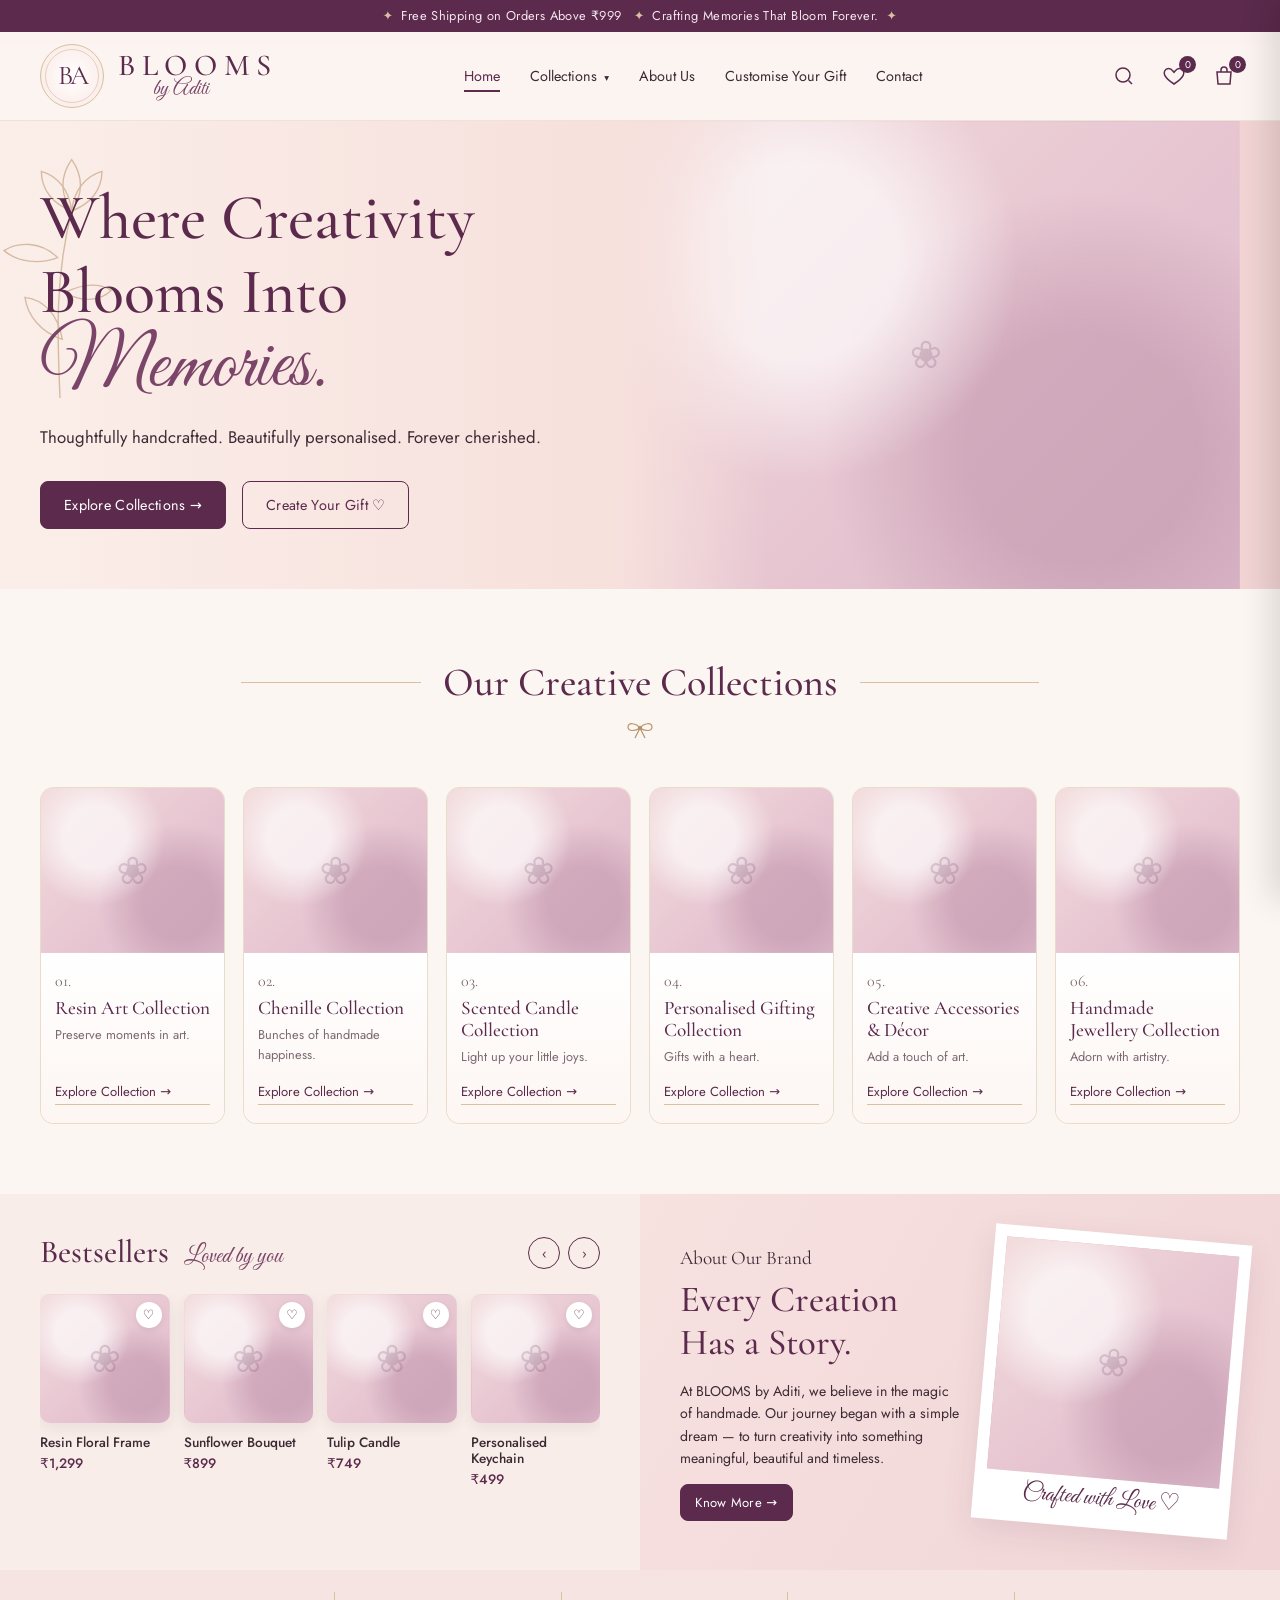
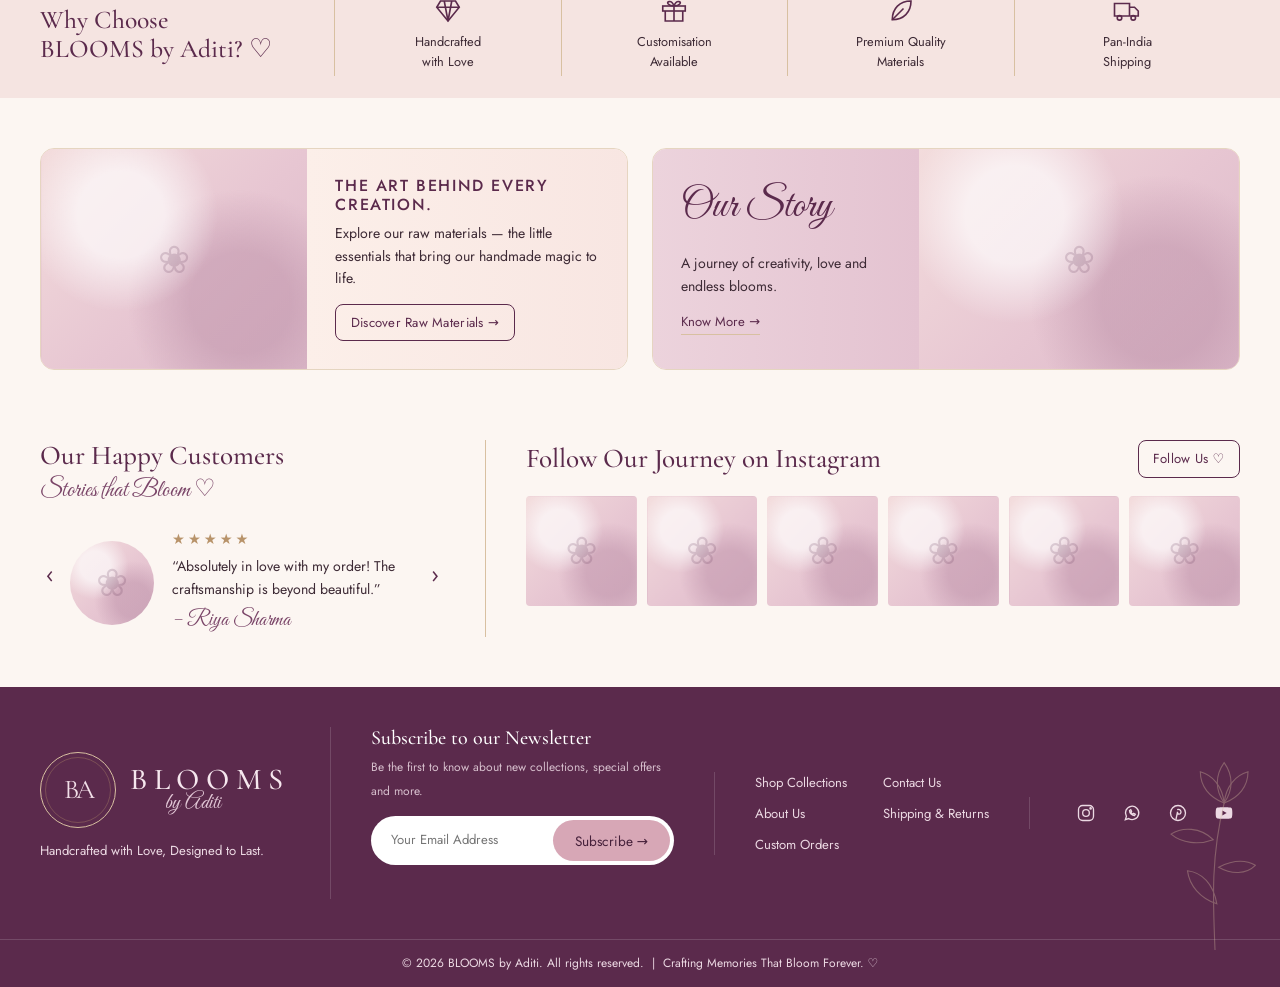
==== index.html @ 538638f1 "BLOOMS by Aditi website: home, collections, product, about and contact pages" ====
<!DOCTYPE html>
<html lang="en">
<head>
  <meta charset="UTF-8">
  <meta name="viewport" content="width=device-width, initial-scale=1.0">
  <title>BLOOMS by Aditi — Handcrafted Resin Art, Candles &amp; Personalised Gifts</title>
  <meta name="description" content="Thoughtfully handcrafted. Beautifully personalised. Forever cherished. Resin art, chenille bouquets, scented candles, personalised gifts and handmade jewellery.">
  <link rel="preconnect" href="https://fonts.googleapis.com">
  <link rel="preconnect" href="https://fonts.gstatic.com" crossorigin>
  <link href="https://fonts.googleapis.com/css2?family=Cormorant+Garamond:wght@400;500;600&family=Great+Vibes&family=Jost:wght@300;400;500;600&display=swap" rel="stylesheet">
  <link rel="stylesheet" href="css/style.css">
</head>
<body data-page="home">
  <div id="site-header"></div>

  <main>
    <!-- HERO -->
    <section class="hero">
      <div class="hero-floral">
        <svg viewBox="0 0 120 220" fill="none" stroke="currentColor" stroke-width="1.2" stroke-linecap="round"><path d="M60 220C58 170 55 120 70 60"/><path d="M62 170c-18-6-30-20-32-36 16 2 28 14 32 36zM64 130c16-8 30-8 40-2-10 10-26 10-40 2z"/><path d="M70 60c-10-14-10-30 0-44 10 14 10 30 0 44z"/><path d="M70 60c-16-6-26-18-26-34 14 4 24 16 26 34zM70 60c16-6 26-18 26-34-14 4-24 16-26 34z"/><path d="M58 100c-14-14-34-14-46-6 12 10 30 12 46 6z"/></svg>
      </div>
      <div class="container hero-inner">
        <div class="hero-copy">
          <h1>Where Creativity<br>Blooms Into <span class="script">Memories.</span></h1>
          <p class="lead">Thoughtfully handcrafted. Beautifully personalised. Forever cherished.</p>
          <div class="hero-actions">
            <a href="collections.html" class="btn btn-primary">Explore Collections →</a>
            <a href="contact.html#custom" class="btn btn-outline">Create Your Gift ♡</a>
          </div>
        </div>
        <div class="hero-visual">
          <div class="ph" data-img="hero.jpg" role="img" aria-label="Resin art plate, bubble candle and scented candle on blush silk"></div>
        </div>
      </div>
    </section>

    <!-- COLLECTIONS -->
    <section class="section">
      <div class="container">
        <div class="section-title">
          <h2>Our Creative Collections</h2>
          <span class="bow"><svg width="30" height="18" viewBox="0 0 30 18" fill="none" stroke="currentColor" stroke-width="1.2"><path d="M15 7C11 2 3 1 3 6s8 4 12 1zm0 0c4-5 12-6 12-1s-8 4-12 1z"/><path d="M15 7l-5 10M15 7l5 10"/><circle cx="15" cy="7" r="1.6" fill="currentColor"/></svg></span>
        </div>
        <div class="collections-grid" id="homeCollections"></div>
      </div>
    </section>

    <!-- BESTSELLERS + ABOUT -->
    <section class="split-band">
      <div class="bestsellers">
        <div class="bestsellers-head">
          <h2>Bestsellers <span class="script">Loved by you</span></h2>
          <div class="slider-nav">
            <button class="round-btn" id="bsPrev" aria-label="Previous">‹</button>
            <button class="round-btn" id="bsNext" aria-label="Next">›</button>
          </div>
        </div>
        <div class="product-track" id="bestTrack"></div>
      </div>

      <div class="about-teaser">
        <div>
          <span class="eyebrow">About Our Brand</span>
          <h2>Every Creation<br>Has a Story.</h2>
          <p>At BLOOMS by Aditi, we believe in the magic of handmade. Our journey began with a simple dream — to turn creativity into something meaningful, beautiful and timeless.</p>
          <a href="about.html" class="btn btn-primary btn-sm">Know More →</a>
        </div>
        <figure class="polaroid">
          <div class="ph" data-img="about-hands.jpg" role="img" aria-label="Hands placing pressed flowers into resin"></div>
          <figcaption>Crafted with Love ♡</figcaption>
        </figure>
      </div>
    </section>

    <!-- WHY CHOOSE -->
    <section class="why">
      <div class="container why-inner" id="whyInner"></div>
    </section>

    <!-- RAW MATERIALS / STORY BANNERS -->
    <section class="section-sm">
      <div class="container banners">
        <a href="collections.html" class="banner reveal">
          <div class="ph" data-img="raw-materials.jpg"></div>
          <div class="copy">
            <h3>The Art Behind Every Creation.</h3>
            <p style="font-size:.88rem">Explore our raw materials — the little essentials that bring our handmade magic to life.</p>
            <span class="btn btn-outline btn-sm" style="align-self:flex-start">Discover Raw Materials →</span>
          </div>
        </a>
        <a href="about.html" class="banner story reveal">
          <div class="copy">
            <h3>Our Story</h3>
            <p style="font-size:.88rem">A journey of creativity, love and endless blooms.</p>
            <span class="arrow-link" style="align-self:flex-start">Know More →</span>
          </div>
          <div class="ph" data-img="story.jpg"></div>
        </a>
      </div>
    </section>

    <!-- TESTIMONIALS + INSTAGRAM -->
    <section class="section-sm" style="padding-top:20px">
      <div class="container social-band">
        <div>
          <h2>Our Happy Customers</h2>
          <span class="script">Stories that Bloom ♡</span>
          <div class="t-slider">
            <button class="t-arrow" id="tPrev" aria-label="Previous review">‹</button>
            <div id="tSlides" style="flex:1"></div>
            <button class="t-arrow" id="tNext" aria-label="Next review">›</button>
          </div>
        </div>
        <div>
          <div class="insta-head">
            <h2>Follow Our Journey on Instagram</h2>
            <a href="#" class="btn btn-outline btn-sm">Follow Us ♡</a>
          </div>
          <div class="insta-grid" id="instaGrid"></div>
        </div>
      </div>
    </section>
  </main>

  <div id="site-footer"></div>

  <script src="js/main.js"></script>
  <script>
    window.pageInit = () => {
      // Collections
      document.getElementById("homeCollections").innerHTML =
        COLLECTIONS.map((c, i) => collectionCard(c, i)).join("");

      // Bestsellers slider
      const track = document.getElementById("bestTrack");
      track.innerHTML = PRODUCTS.filter((p) => p.best).map((p) => productCard(p)).join("");
      const step = () => track.querySelector(".product-card").offsetWidth + 14;
      document.getElementById("bsNext").onclick = () => {
        const atEnd = track.scrollLeft + track.clientWidth >= track.scrollWidth - 5;
        track.scrollTo({ left: atEnd ? 0 : track.scrollLeft + step() });
      };
      document.getElementById("bsPrev").onclick = () => track.scrollBy({ left: -step() });

      // Why choose
      const why = [
        [ICON.diamond, "Handcrafted<br>with Love"],
        [ICON.gift, "Customisation<br>Available"],
        [ICON.leaf, "Premium Quality<br>Materials"],
        [ICON.truck, "Pan-India<br>Shipping"],
      ];
      document.getElementById("whyInner").innerHTML =
        `<h2>Why Choose<br>BLOOMS by Aditi? ♡</h2>` +
        why.map(([i, t]) => `<div class="why-item">${i}${t}</div>`).join("");

      // Testimonials
      const reviews = [
        ["Absolutely in love with my order! The craftsmanship is beyond beautiful.", "Riya Sharma", "avatar-1.jpg"],
        ["The custom gift I ordered for my sister's birthday was perfect. Such attention to detail.", "Ananya P.", "avatar-2.jpg"],
        ["The candle collection is divine! The fragrance, the packaging — everything is just perfect.", "Mehak T.", "avatar-3.jpg"],
      ];
      const slides = document.getElementById("tSlides");
      slides.innerHTML = reviews.map(([q, n, img], i) => `
        <div class="t-slide testimonial ${i === 0 ? "active" : ""}">
          <div class="ph avatar" data-img="${img}"></div>
          <div><div class="stars">★★★★★</div><blockquote>“${q}”</blockquote><cite>– ${n}</cite></div>
        </div>`).join("");
      let ti = 0;
      const show = (n) => {
        const all = slides.querySelectorAll(".t-slide");
        ti = (n + all.length) % all.length;
        all.forEach((s, i) => s.classList.toggle("active", i === ti));
      };
      document.getElementById("tNext").onclick = () => show(ti + 1);
      document.getElementById("tPrev").onclick = () => show(ti - 1);
      setInterval(() => show(ti + 1), 6000);

      // Instagram
      document.getElementById("instaGrid").innerHTML =
        [1, 2, 3, 4, 5, 6].map((n) => `<a href="#" aria-label="Instagram post ${n}"><div class="ph" data-img="insta-${n}.jpg"></div></a>`).join("");
    };
  </script>
</body>
</html>
---- css/style.css ----
/* =========================================================
   BLOOMS by Aditi — Global Styles
   ========================================================= */
:root {
  --plum: #5b2a4c;
  --plum-dark: #45203a;
  --plum-soft: #7a4568;
  --mauve: #b88aa3;
  --blush: #f5e4e1;
  --blush-2: #efd6d4;
  --cream: #fcf6f2;
  --cream-2: #f8ede8;
  --gold: #b8936a;
  --gold-soft: #d8c0a1;
  --text: #3d2a35;
  --muted: #7c6872;
  --white: #fff;
  --radius: 14px;
  --shadow: 0 10px 30px rgba(91, 42, 76, 0.10);
  --shadow-sm: 0 4px 14px rgba(91, 42, 76, 0.08);
  --serif: "Cormorant Garamond", "Playfair Display", Georgia, serif;
  --script: "Great Vibes", "Allura", cursive;
  --sans: "Jost", "Poppins", system-ui, sans-serif;
  --container: 1200px;
}

*, *::before, *::after { box-sizing: border-box; }
html { scroll-behavior: smooth; }
body {
  margin: 0;
  font-family: var(--sans);
  color: var(--text);
  background: var(--cream);
  line-height: 1.6;
  font-size: 15px;
  -webkit-font-smoothing: antialiased;
  overflow-x: hidden;
}
img { max-width: 100%; display: block; }
a { color: inherit; text-decoration: none; }
button { font-family: inherit; cursor: pointer; }
h1, h2, h3, h4 { font-family: var(--serif); font-weight: 500; color: var(--plum); margin: 0 0 .5em; line-height: 1.15; }
p { margin: 0 0 1em; }
.container { width: min(var(--container), 100% - 40px); margin-inline: auto; }
.script { font-family: var(--script); font-weight: 400; color: var(--plum-soft); }
.sr-only { position: absolute; width: 1px; height: 1px; overflow: hidden; clip: rect(0 0 0 0); }

/* ---------- Image placeholders (photo with soft fallback) ---------- */
.ph {
  position: relative;
  background-color: var(--blush-2);
  background-image:
    radial-gradient(circle at 30% 30%, rgba(255,255,255,.65) 0 18%, transparent 40%),
    radial-gradient(circle at 75% 70%, rgba(184,138,163,.45) 0 20%, transparent 45%),
    linear-gradient(135deg, #f3dcdc, #e7c6d2 55%, #dcb9c9);
  background-size: cover;
  background-position: center;
  overflow: hidden;
}
.ph[data-img] { background-size: cover; }
.ph::after { /* subtle flower mark when no image loaded */
  content: "❀";
  position: absolute; inset: 0;
  display: grid; place-items: center;
  font-size: 2.4rem; color: rgba(91,42,76,.18);
  pointer-events: none;
}
.ph.loaded::after { display: none; }

/* ---------- Buttons ---------- */
.btn {
  display: inline-flex; align-items: center; gap: .55em;
  padding: .8em 1.6em;
  border-radius: 8px;
  font-size: .9rem; letter-spacing: .02em;
  border: 1px solid var(--plum);
  transition: all .25s ease;
}
.btn-primary { background: var(--plum); color: var(--white); }
.btn-primary:hover { background: var(--plum-dark); transform: translateY(-2px); box-shadow: var(--shadow); }
.btn-outline { background: transparent; color: var(--plum); }
.btn-outline:hover { background: var(--plum); color: var(--white); }
.btn-sm { padding: .55em 1.1em; font-size: .82rem; }
.btn-block { width: 100%; justify-content: center; }
.arrow-link { font-size: .82rem; color: var(--plum); border-bottom: 1px solid var(--gold-soft); padding-bottom: 2px; display: inline-flex; gap: .4em; align-items: center; transition: gap .2s; }
.arrow-link:hover { gap: .75em; }

/* ---------- Announcement bar ---------- */
.announce {
  background: var(--plum);
  color: #f5e6ee;
  font-size: .8rem;
  text-align: center;
  padding: .45em 1em;
  letter-spacing: .03em;
}
.announce span.spark { color: var(--gold-soft); margin: 0 .6em; }

/* ---------- Header ---------- */
.site-header {
  position: sticky; top: 0; z-index: 50;
  background: rgba(252, 243, 240, .92);
  backdrop-filter: blur(8px);
  border-bottom: 1px solid rgba(184,147,106,.18);
}
.header-inner { display: flex; align-items: center; justify-content: space-between; gap: 24px; padding: 12px 0; }
.logo { display: flex; align-items: center; gap: 14px; }
.logo-mark {
  width: 64px; height: 64px; border-radius: 50%;
  border: 1.5px solid var(--gold-soft);
  display: grid; place-items: center;
  font-family: var(--serif); font-size: 1.7rem; color: var(--plum);
  letter-spacing: -.12em; position: relative;
  background: radial-gradient(circle, #fff 0, #fbeeea 70%);
}
.logo-mark::before {
  content: ""; position: absolute; inset: 4px; border-radius: 50%;
  border: 1px solid rgba(184,147,106,.35);
}
.logo-text { display: flex; flex-direction: column; line-height: 1; }
.logo-text strong { font-family: var(--serif); font-weight: 500; font-size: 1.9rem; letter-spacing: .22em; color: var(--plum); }
.logo-text em { font-family: var(--script); font-style: normal; font-size: 1.35rem; color: var(--plum-soft); margin-left: 2.2rem; margin-top: -2px; }

.main-nav ul { list-style: none; display: flex; gap: 30px; margin: 0; padding: 0; }
.main-nav a { font-size: .9rem; position: relative; padding: 6px 0; color: var(--text); }
.main-nav a::after { content: ""; position: absolute; left: 0; bottom: 0; height: 1.5px; width: 0; background: var(--plum); transition: width .25s; }
.main-nav a:hover::after, .main-nav a.active::after { width: 100%; }
.main-nav a.active { color: var(--plum); }
.has-dropdown { position: relative; }
.has-dropdown > a::before { content: ""; }
.dropdown {
  position: absolute; top: 100%; left: -16px; min-width: 230px;
  background: var(--white); border-radius: 10px; box-shadow: var(--shadow);
  padding: 10px 0; opacity: 0; visibility: hidden; transform: translateY(8px);
  transition: all .2s; list-style: none; display: block !important;
}
.has-dropdown:hover .dropdown, .has-dropdown:focus-within .dropdown { opacity: 1; visibility: visible; transform: translateY(0); }
.dropdown li a { display: block; padding: 8px 18px; font-size: .85rem; }
.dropdown li a::after { display: none; }
.dropdown li a:hover { background: var(--cream-2); color: var(--plum); }
.chev { font-size: .6rem; margin-left: 3px; }

.header-icons { display: flex; align-items: center; gap: 18px; }
.icon-btn { background: none; border: 0; padding: 4px; color: var(--plum); position: relative; display: grid; place-items: center; }
.icon-btn svg { width: 24px; height: 24px; }
.badge {
  position: absolute; top: -4px; right: -6px;
  background: var(--plum); color: #fff; font-size: .62rem;
  width: 17px; height: 17px; border-radius: 50%; display: grid; place-items: center;
}
.menu-toggle { display: none; }

/* Search overlay */
.search-bar { display: none; padding: 0 0 14px; }
.search-bar.open { display: block; }
.search-bar input {
  width: 100%; padding: 12px 18px; border-radius: 30px;
  border: 1px solid var(--gold-soft); background: #fff; font: inherit; outline: none;
}

/* ---------- Hero ---------- */
.hero {
  position: relative;
  background: linear-gradient(90deg, #fbeee9 0%, #f7e1dd 45%, #f1d3d3 100%);
  overflow: hidden;
}
.hero-inner { display: grid; grid-template-columns: 1fr 1.1fr; align-items: center; min-height: 460px; }
.hero-copy { padding: 60px 0; position: relative; z-index: 2; }
.hero h1 { font-size: clamp(2.6rem, 5vw, 4.1rem); margin-bottom: .35em; }
.hero h1 .script { font-size: 1.25em; line-height: .8; }
.hero p.lead { font-size: 1.05rem; color: var(--text); margin-bottom: 1.8em; }
.hero-actions { display: flex; gap: 16px; flex-wrap: wrap; }
.hero-visual { position: relative; height: 100%; min-height: 460px; }
.hero-visual .ph { position: absolute; inset: 0; border-radius: 0; }
.hero-visual::before {
  content: ""; position: absolute; inset: 0; z-index: 1; pointer-events: none;
  background: linear-gradient(90deg, #f7e1dd 0%, rgba(247,225,221,0) 25%);
}
.hero-floral {
  position: absolute; left: -10px; top: 20px; width: 140px; opacity: .55; z-index: 1;
  color: var(--gold);
}
.sparkle { color: var(--gold); position: absolute; }

/* ---------- Section headings ---------- */
.section { padding: 70px 0; }
.section-sm { padding: 50px 0; }
.section-title { text-align: center; margin-bottom: 40px; }
.section-title .eyebrow { font-size: .78rem; letter-spacing: .3em; text-transform: uppercase; color: var(--muted); display: block; margin-bottom: 6px; }
.section-title h2 {
  font-size: clamp(1.9rem, 3.2vw, 2.5rem);
  display: inline-flex; align-items: center; gap: 22px;
}
.section-title h2::before, .section-title h2::after {
  content: ""; width: clamp(40px, 14vw, 200px); height: 1px; background: var(--gold-soft);
}
.section-title .bow { display: block; color: var(--gold); font-size: 1.1rem; margin-top: -6px; }
.section-title p.script { font-size: 1.6rem; margin-top: -4px; }

/* ---------- Collection cards ---------- */
.collections-grid { display: grid; grid-template-columns: repeat(6, 1fr); gap: 18px; }
.collection-card {
  background: var(--white);
  border: 1px solid rgba(216,192,161,.55);
  border-radius: var(--radius);
  overflow: hidden;
  display: flex; flex-direction: column;
  transition: transform .3s, box-shadow .3s;
}
.collection-card:hover { transform: translateY(-6px); box-shadow: var(--shadow); }
.collection-card .ph { aspect-ratio: 4/3.6; }
.collection-card .body { padding: 16px 14px 18px; display: flex; flex-direction: column; flex: 1; background: linear-gradient(#fff, #fdf6f3); }
.collection-card .num { font-family: var(--serif); font-size: 1rem; color: var(--muted); }
.collection-card h3 { font-size: 1.2rem; margin: 2px 0 6px; }
.collection-card p { font-size: .8rem; color: var(--muted); margin-bottom: 14px; flex: 1; }
.collection-card .ph { transition: transform .5s; }
.collection-card:hover .ph { transform: scale(1.04); }

/* ---------- Bestsellers + About split ---------- */
.split-band { display: grid; grid-template-columns: minmax(0, 1fr) minmax(0, 1fr); background: var(--cream-2); }
.split-band > * { min-width: 0; }
.bestsellers { padding: 40px 40px 40px max(20px, calc((100vw - var(--container)) / 2)); }
.bestsellers-head { display: flex; align-items: center; justify-content: space-between; margin-bottom: 22px; }
.bestsellers-head h2 { font-size: 2rem; margin: 0; }
.bestsellers-head h2 .script { font-size: 1.5rem; margin-left: 8px; }
.slider-nav { display: flex; gap: 8px; }
.round-btn {
  width: 32px; height: 32px; border-radius: 50%;
  border: 1px solid var(--plum); background: transparent; color: var(--plum);
  display: grid; place-items: center; transition: all .2s;
}
.round-btn:hover { background: var(--plum); color: #fff; }
.product-track { display: grid; grid-auto-flow: column; grid-auto-columns: calc((100% - 42px) / 4); gap: 14px; overflow-x: auto; scroll-snap-type: x mandatory; scrollbar-width: none; scroll-behavior: smooth; }
.product-track::-webkit-scrollbar { display: none; }
.product-card { scroll-snap-align: start; position: relative; }
.product-card .ph { aspect-ratio: 1/1; border-radius: 10px; box-shadow: var(--shadow-sm); }
.product-card .wish {
  position: absolute; top: 8px; right: 8px; z-index: 2;
  width: 26px; height: 26px; border-radius: 50%; background: #fff; border: 0;
  display: grid; place-items: center; color: var(--plum); font-size: .8rem;
  box-shadow: 0 2px 6px rgba(0,0,0,.08);
}
.product-card .wish.on { background: var(--plum); color: #fff; }
.product-card h4 { font-family: var(--sans); font-size: .85rem; font-weight: 500; color: var(--text); margin: 12px 0 2px; }
.product-card .price { font-size: .85rem; color: var(--plum); font-weight: 500; }

.about-teaser {
  position: relative; padding: 40px max(20px, calc((100vw - var(--container)) / 2)) 40px 40px;
  background: linear-gradient(120deg, #f7e2e0, #f0d4d6);
  display: grid; grid-template-columns: 1.1fr 1fr; gap: 20px; align-items: center;
  overflow: hidden;
}
.about-teaser .eyebrow { font-family: var(--serif); font-size: 1.2rem; color: var(--text); }
.about-teaser h2 { font-size: 2.3rem; margin: 6px 0 16px; }
.about-teaser p { font-size: .88rem; color: var(--text); }
.polaroid {
  background: #fff; padding: 12px 12px 50px; transform: rotate(5deg);
  box-shadow: var(--shadow); position: relative; width: 100%; max-width: 260px; justify-self: center; margin: 0;
}
.polaroid .ph { aspect-ratio: 1/1; }
.polaroid figcaption { position: absolute; bottom: 10px; left: 0; right: 0; text-align: center; font-family: var(--script); font-size: 1.5rem; color: var(--plum); }

/* ---------- Why choose ---------- */
.why { background: var(--blush); padding: 22px 0; }
.why-inner { display: grid; grid-template-columns: 1.3fr repeat(4, 1fr); align-items: center; }
.why-inner h2 { font-size: 1.6rem; margin: 0; }
.why-item { text-align: center; font-size: .8rem; color: var(--text); border-left: 1px solid var(--gold-soft); padding: 4px 10px; }
.why-item svg { width: 30px; height: 30px; color: var(--plum); margin: 0 auto 6px; display: block; }

/* ---------- Testimonials + Instagram ---------- */
.social-band { display: grid; grid-template-columns: 1fr 1.6fr; gap: 40px; }
.social-band > div:first-child { border-right: 1px solid var(--gold-soft); padding-right: 40px; }
.social-band h2 { font-size: 1.7rem; margin-bottom: 0; }
.social-band .script { font-size: 1.5rem; }
.testimonial { display: flex; align-items: center; gap: 18px; margin-top: 18px; }
.testimonial .avatar { width: 84px; height: 84px; border-radius: 50%; flex-shrink: 0; }
.stars { color: var(--gold); letter-spacing: 3px; font-size: .9rem; }
.testimonial blockquote { margin: 4px 0; font-size: .88rem; }
.testimonial cite { font-family: var(--script); font-style: normal; font-size: 1.3rem; color: var(--plum-soft); }
.t-slider { display: flex; align-items: center; gap: 10px; }
.t-slider .t-arrow { background: none; border: 0; font-size: 1.4rem; color: var(--plum); }
.t-slide { display: none; animation: fade .5s; }
.t-slide.active { display: flex; }
@keyframes fade { from { opacity: 0; transform: translateY(6px); } to { opacity: 1; transform: none; } }
.insta-head { display: flex; justify-content: space-between; align-items: center; margin-bottom: 18px; gap: 12px; }
.insta-grid { display: grid; grid-template-columns: repeat(6, 1fr); gap: 10px; }
.insta-grid a { display: block; position: relative; }
.insta-grid .ph { aspect-ratio: 1/1; border-radius: 4px; }
.insta-grid a::after {
  content: "♡"; position: absolute; inset: 0; display: grid; place-items: center;
  background: rgba(91,42,76,.45); color: #fff; font-size: 1.4rem; opacity: 0; transition: opacity .25s; border-radius: 4px;
}
.insta-grid a:hover::after { opacity: 1; }

/* ---------- Feature banners (raw materials / story) ---------- */
.banners { display: grid; grid-template-columns: 1fr 1fr; gap: 24px; }
.banner { border-radius: var(--radius); overflow: hidden; display: grid; grid-template-columns: 1fr 1.2fr; min-height: 190px; border: 1px solid rgba(216,192,161,.6); }
.banner .ph { min-height: 190px; }
.banner .copy { padding: 28px; display: flex; flex-direction: column; justify-content: center; background: linear-gradient(90deg, #fcefe9, #f8e6e2); }
.banner h3 { font-family: var(--sans); font-size: 1rem; letter-spacing: .1em; text-transform: uppercase; color: var(--plum); }
.banner.story .copy { background: linear-gradient(90deg, #ecd3dc, #e4c3d1); }
.banner.story h3 { font-family: var(--script); text-transform: none; letter-spacing: 0; font-size: 2.6rem; font-weight: 400; }

/* ---------- Newsletter / Footer ---------- */
.site-footer { background: var(--plum); color: #ecd9e3; position: relative; overflow: hidden; }
.footer-grid { display: grid; grid-template-columns: 1fr 1.4fr 1fr auto; gap: 40px; padding: 40px 0; align-items: center; }
.footer-grid > * + * { border-left: 1px solid rgba(255,255,255,.15); padding-left: 40px; }
.site-footer .logo-mark { background: transparent; color: #f2dfe8; border-color: var(--gold-soft); width: 76px; height: 76px; }
.site-footer .logo-text strong { color: #f6e7ee; }
.site-footer .logo-text em { color: #e2c7d6; }
.footer-tag { font-size: .82rem; margin-top: 12px; }
.site-footer h4 { color: #fff; font-size: 1.25rem; margin-bottom: 4px; }
.site-footer small { font-size: .75rem; opacity: .85; }
.newsletter { display: flex; margin-top: 14px; background: #fff; border-radius: 30px; padding: 4px; }
.newsletter input { flex: 1; border: 0; outline: none; padding: 10px 16px; border-radius: 30px; font: inherit; font-size: .82rem; min-width: 0; }
.newsletter button { border: 0; border-radius: 30px; background: #d7a7b6; color: var(--plum-dark); padding: 10px 22px; font-size: .85rem; transition: background .2s; }
.newsletter button:hover { background: #e9bfcc; }
.form-msg { font-size: .8rem; margin-top: 8px; min-height: 1em; color: #f7d9e4; }
.footer-links { display: grid; grid-template-columns: 1fr 1fr; gap: 10px 36px; font-size: .82rem; }
.footer-links a { white-space: nowrap; }
.footer-links a:hover { color: #fff; text-decoration: underline; }
.socials { display: flex; gap: 14px; }
.socials a { width: 32px; height: 32px; display: grid; place-items: center; border-radius: 50%; transition: background .2s; }
.socials a:hover { background: rgba(255,255,255,.12); }
.socials svg { width: 20px; height: 20px; }
.footer-bottom { border-top: 1px solid rgba(255,255,255,.15); text-align: center; font-size: .75rem; padding: 14px 0; }
.footer-floral { position: absolute; right: 10px; bottom: 30px; width: 110px; opacity: .35; color: var(--gold-soft); }

/* ---------- Page banner (inner pages) ---------- */
.page-banner {
  position: relative; min-height: 230px; display: grid; place-items: center; text-align: center;
  background: linear-gradient(90deg, rgba(122,69,104,.85), rgba(184,138,163,.65)), linear-gradient(135deg, #c9a0b5, #a77791);
  color: #fff;
}
.page-banner.ph::after { display: none; }
.page-banner h1 { color: #fff; font-size: clamp(2.2rem, 4vw, 3.2rem); margin: 0; }
.page-banner .script { color: #f6e2ec; font-size: 1.5rem; }
.breadcrumbs { font-size: .8rem; color: var(--muted); padding: 18px 0 0; }
.breadcrumbs a:hover { color: var(--plum); }

/* ---------- Collections page ---------- */
.collections-page-grid { display: grid; grid-template-columns: repeat(3, 1fr); gap: 26px; }
.collections-page-grid .collection-card .ph { aspect-ratio: 4/3; }
.toolbar { display: flex; justify-content: space-between; align-items: center; gap: 14px; margin-bottom: 26px; flex-wrap: wrap; }
.chips { display: flex; gap: 8px; flex-wrap: wrap; }
.chip { border: 1px solid var(--gold-soft); background: #fff; padding: 6px 14px; border-radius: 20px; font-size: .8rem; color: var(--text); transition: all .2s; }
.chip.active, .chip:hover { background: var(--plum); color: #fff; border-color: var(--plum); }
select.sort { border: 1px solid var(--gold-soft); background: #fff; padding: 7px 12px; border-radius: 8px; font: inherit; font-size: .82rem; color: var(--text); }
.shop-grid { display: grid; grid-template-columns: repeat(4, 1fr); gap: 22px; }
.shop-grid .product-card { position: relative; }
.shop-grid .product-card .ph { position: relative; }
.add-mini { margin-top: 8px; }
.pagination { display: flex; gap: 8px; justify-content: center; margin-top: 40px; }
.pagination button { width: 34px; height: 34px; border-radius: 6px; border: 1px solid var(--gold-soft); background: #fff; color: var(--plum); }
.pagination button.active { background: var(--plum); color: #fff; border-color: var(--plum); }

/* ---------- Product page ---------- */
.product-layout { display: grid; grid-template-columns: 90px 1.2fr 1fr; gap: 24px; align-items: start; }
.thumbs { display: flex; flex-direction: column; gap: 12px; }
.thumbs button { padding: 0; border: 1.5px solid transparent; border-radius: 8px; overflow: hidden; background: none; }
.thumbs button.active { border-color: var(--plum); }
.thumbs .ph { aspect-ratio: 1/1; }
.thumbs .ph::after { font-size: 1rem; }
.main-image { border-radius: var(--radius); aspect-ratio: 1/1; box-shadow: var(--shadow-sm); }
.product-info h1 { font-size: 2.3rem; margin-bottom: .2em; }
.product-info .price { font-size: 1.4rem; color: var(--plum); font-weight: 500; }
.product-info .reviews { font-size: .8rem; color: var(--muted); margin: 4px 0 14px; }
.product-info ul { padding-left: 1.1em; font-size: .88rem; }
.product-info h5 { font-family: var(--sans); font-size: .85rem; font-weight: 600; margin: 18px 0 8px; color: var(--plum); }
.swatches { display: flex; gap: 10px; }
.swatch { width: 28px; height: 28px; border-radius: 50%; border: 2px solid #fff; box-shadow: 0 0 0 1px var(--gold-soft); }
.swatch.active { box-shadow: 0 0 0 2px var(--plum); }
.check { display: flex; gap: 8px; align-items: center; font-size: .85rem; margin-bottom: 6px; }
.check input { accent-color: var(--plum); }
textarea, .field {
  width: 100%; border: 1px solid var(--gold-soft); border-radius: 8px; padding: 10px 12px;
  font: inherit; font-size: .85rem; background: #fff; resize: vertical; outline: none;
}
textarea:focus, .field:focus { border-color: var(--plum); }
.qty { display: inline-flex; border: 1px solid var(--gold-soft); border-radius: 8px; overflow: hidden; margin: 14px 0; }
.qty button { width: 36px; border: 0; background: #fff; font-size: 1rem; color: var(--plum); }
.qty input { width: 44px; text-align: center; border: 0; font: inherit; }
.buy-actions { display: grid; gap: 10px; }
.perks { font-size: .8rem; color: var(--muted); margin-top: 14px; display: grid; gap: 4px; }

/* ---------- About page ---------- */
.story-grid { display: grid; grid-template-columns: 1fr 1fr; gap: 50px; align-items: center; }
.story-grid .ph { aspect-ratio: 4/3.4; border-radius: var(--radius); box-shadow: var(--shadow); }
.story-grid h2 { font-size: 2.4rem; }
.stats { display: grid; grid-template-columns: repeat(3, 1fr); text-align: center; gap: 10px; margin-top: 50px; }
.stats strong { font-family: var(--serif); font-size: 2rem; color: var(--plum); display: block; font-weight: 500; }
.stats span { font-size: .8rem; color: var(--muted); }
.values { display: grid; grid-template-columns: repeat(5, 1fr); gap: 16px; text-align: center; }
.value { background: #fff; border-radius: var(--radius); padding: 26px 14px; border: 1px solid rgba(216,192,161,.5); font-size: .85rem; }
.value svg { width: 34px; height: 34px; color: var(--plum); margin: 0 auto 10px; display: block; }
.reviews-grid { display: grid; grid-template-columns: repeat(3, 1fr); gap: 22px; }
.review-card { background: #fff; padding: 28px 24px; border-radius: var(--radius); text-align: center; box-shadow: var(--shadow-sm); font-size: .88rem; }
.review-card .avatar { width: 64px; height: 64px; border-radius: 50%; margin: 0 auto 14px; }

/* ---------- Contact / custom ---------- */
.form-grid { display: grid; grid-template-columns: 1fr 1fr; gap: 16px; }
.form-grid .full { grid-column: 1 / -1; }
.form-grid label { font-size: .82rem; color: var(--muted); display: block; margin-bottom: 6px; }
.contact-layout { display: grid; grid-template-columns: 1fr 1.4fr; gap: 50px; }
.contact-card { background: var(--blush); border-radius: var(--radius); padding: 30px; }
.contact-card p { font-size: .9rem; }

/* ---------- Cart drawer ---------- */
.drawer-backdrop { position: fixed; inset: 0; background: rgba(40,20,32,.4); opacity: 0; visibility: hidden; transition: .3s; z-index: 90; }
.drawer {
  position: fixed; top: 0; right: 0; height: 100%; width: min(380px, 92vw); background: var(--cream);
  z-index: 100; transform: translateX(100%); transition: transform .35s ease; display: flex; flex-direction: column;
  box-shadow: -10px 0 30px rgba(0,0,0,.12);
}
.drawer.open { transform: none; }
.drawer.open + .drawer-backdrop, .drawer-backdrop.open { opacity: 1; visibility: visible; }
.drawer header { display: flex; justify-content: space-between; align-items: center; padding: 20px; border-bottom: 1px solid var(--gold-soft); }
.drawer header h3 { margin: 0; font-size: 1.5rem; }
.drawer .items { flex: 1; overflow: auto; padding: 16px 20px; }
.drawer .item { display: grid; grid-template-columns: 60px 1fr auto; gap: 12px; align-items: center; padding: 10px 0; border-bottom: 1px dashed var(--gold-soft); font-size: .85rem; }
.drawer .item .ph { width: 60px; height: 60px; border-radius: 8px; }
.drawer .item .ph::after { font-size: 1rem; }
.drawer .item button { background: none; border: 0; color: var(--muted); font-size: 1.1rem; }
.drawer footer { padding: 20px; border-top: 1px solid var(--gold-soft); }
.drawer .total { display: flex; justify-content: space-between; margin-bottom: 12px; font-weight: 500; }
.empty { text-align: center; color: var(--muted); padding: 40px 0; }

/* Toast */
.toast {
  position: fixed; bottom: 24px; left: 50%; transform: translate(-50%, 20px);
  background: var(--plum); color: #fff; padding: 10px 22px; border-radius: 30px; font-size: .85rem;
  opacity: 0; transition: .3s; z-index: 120; pointer-events: none;
}
.toast.show { opacity: 1; transform: translate(-50%, 0); }

/* Reveal on scroll */
.reveal { opacity: 0; transform: translateY(24px); transition: opacity .7s ease, transform .7s ease; }
.reveal.in { opacity: 1; transform: none; }

/* Mobile bottom nav */
.mobile-tabbar { display: none; }

/* =========================================================
   Responsive
   ========================================================= */
@media (max-width: 1100px) {
  .collections-grid { grid-template-columns: repeat(3, 1fr); }
  .split-band { grid-template-columns: minmax(0, 1fr); }
  .bestsellers, .about-teaser { padding: 40px 20px; }
  .footer-grid { grid-template-columns: 1fr 1fr; }
  .footer-grid > * + * { border-left: 0; padding-left: 0; }
  .shop-grid { grid-template-columns: repeat(3, 1fr); }
  .values { grid-template-columns: repeat(3, 1fr); }
}

@media (max-width: 900px) {
  .main-nav {
    position: fixed; inset: 0 auto 0 0; width: min(300px, 85vw); background: var(--cream);
    transform: translateX(-100%); transition: transform .3s; z-index: 110; padding: 80px 26px;
    box-shadow: 10px 0 30px rgba(0,0,0,.1);
  }
  .main-nav.open { transform: none; }
  .main-nav ul { flex-direction: column; gap: 14px; }
  .main-nav a { font-size: 1.05rem; }
  .dropdown { position: static; opacity: 1; visibility: visible; transform: none; box-shadow: none; background: transparent; padding: 4px 0 0 10px; }
  .menu-toggle { display: grid; }
  .logo-mark { width: 48px; height: 48px; font-size: 1.3rem; }
  .logo-text strong { font-size: 1.4rem; }
  .logo-text em { font-size: 1.05rem; margin-left: 1.6rem; }
  .header-icons .wish-icon { display: none; }
  .header-inner { gap: 10px; }
  .header-icons { gap: 10px; }
  .logo { gap: 8px; min-width: 0; }

  .hero-inner { grid-template-columns: 1fr; }
  .hero-copy { padding: 40px 0 30px; text-align: left; }
  .hero-visual { min-height: 300px; margin: 0 -20px; }
  .hero-visual::before { background: linear-gradient(180deg, #f7e1dd 0%, rgba(247,225,221,0) 20%); }
  .hero-floral { display: none; }

  .why-inner { grid-template-columns: repeat(2, 1fr); gap: 18px; }
  .why-inner h2 { grid-column: 1 / -1; text-align: center; }
  .why-item { border-left: 0; }
  .social-band { grid-template-columns: 1fr; }
  .social-band > div:first-child { border-right: 0; padding-right: 0; border-bottom: 1px solid var(--gold-soft); padding-bottom: 30px; }
  .insta-grid { grid-template-columns: repeat(3, 1fr); }
  .banners { grid-template-columns: 1fr; }
  .about-teaser { grid-template-columns: 1fr; }
  .product-track { grid-auto-columns: calc((100% - 14px) / 2.3); }

  .collections-page-grid { grid-template-columns: repeat(2, 1fr); }
  .shop-grid { grid-template-columns: repeat(2, 1fr); }
  .product-layout { grid-template-columns: 1fr; }
  .thumbs { flex-direction: row; order: 2; }
  .thumbs button { width: 70px; }
  .story-grid, .contact-layout { grid-template-columns: 1fr; gap: 30px; }
  .reviews-grid { grid-template-columns: 1fr; }

  body { padding-bottom: 64px; }
  .mobile-tabbar {
    display: grid; grid-template-columns: repeat(4, 1fr);
    position: fixed; bottom: 0; left: 0; right: 0; z-index: 60;
    background: #fff; border-top: 1px solid var(--gold-soft); padding: 8px 0 10px;
  }
  .mobile-tabbar a { display: flex; flex-direction: column; align-items: center; font-size: .7rem; color: var(--muted); gap: 2px; }
  .mobile-tabbar a.active { color: var(--plum); }
  .mobile-tabbar svg { width: 22px; height: 22px; }
}

@media (max-width: 600px) {
  .collections-grid { grid-template-columns: repeat(2, 1fr); gap: 12px; }
  .collection-card h3 { font-size: 1.05rem; }
  .section { padding: 50px 0; }
  .section-title h2::before, .section-title h2::after { width: 26px; }
  .footer-grid { grid-template-columns: 1fr; text-align: center; }
  .footer-grid .logo { justify-content: center; }
  .socials { justify-content: center; }
  .footer-links { justify-items: center; }
  .banner { grid-template-columns: 1fr; }
  .banner .ph { min-height: 160px; }
  .testimonial { flex-direction: column; text-align: center; }
  .values { grid-template-columns: repeat(2, 1fr); }
  .form-grid { grid-template-columns: 1fr; }
  .stats strong { font-size: 1.5rem; }
  .announce { font-size: .7rem; }
  .bestsellers-head h2 { font-size: 1.6rem; }
  .bestsellers-head h2 .script { display: block; margin: 0; }
}

@media (prefers-reduced-motion: reduce) {
  *, *::before, *::after { animation: none !important; transition: none !important; }
  .reveal { opacity: 1; transform: none; }
}
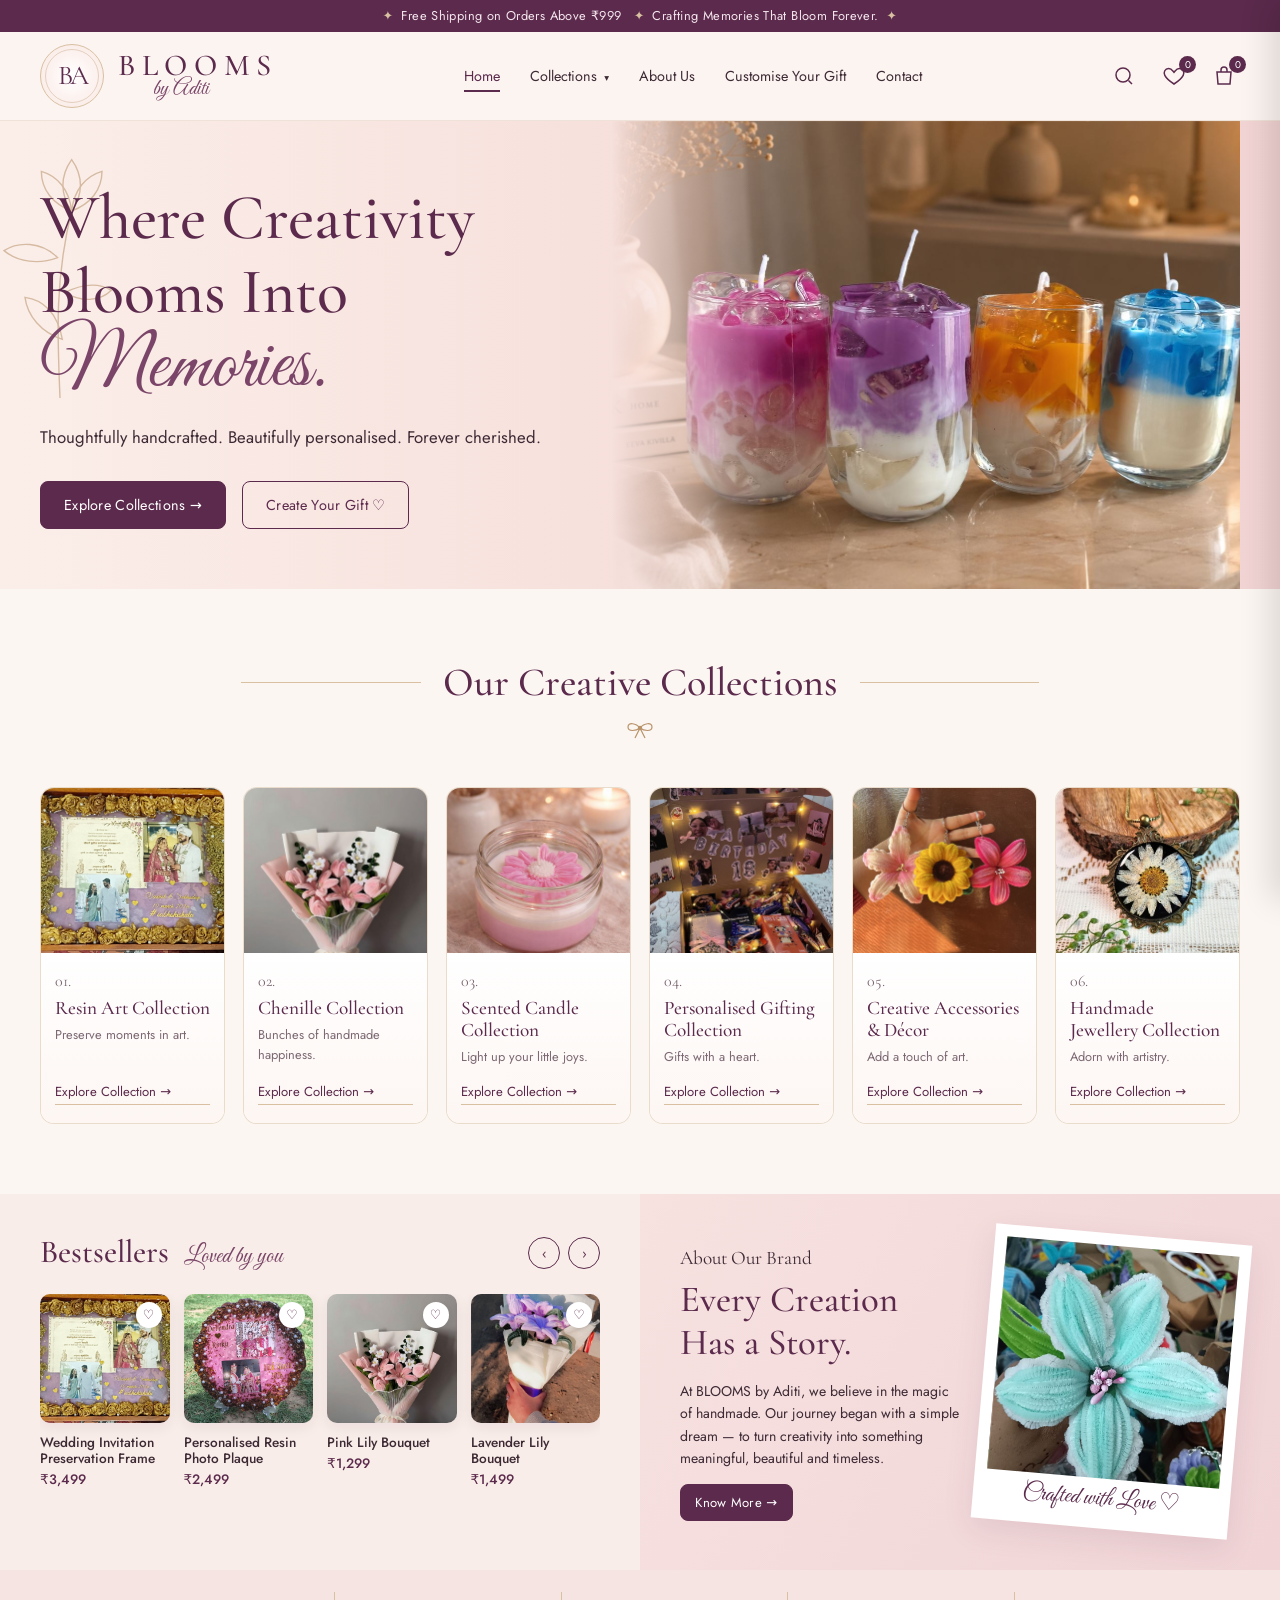
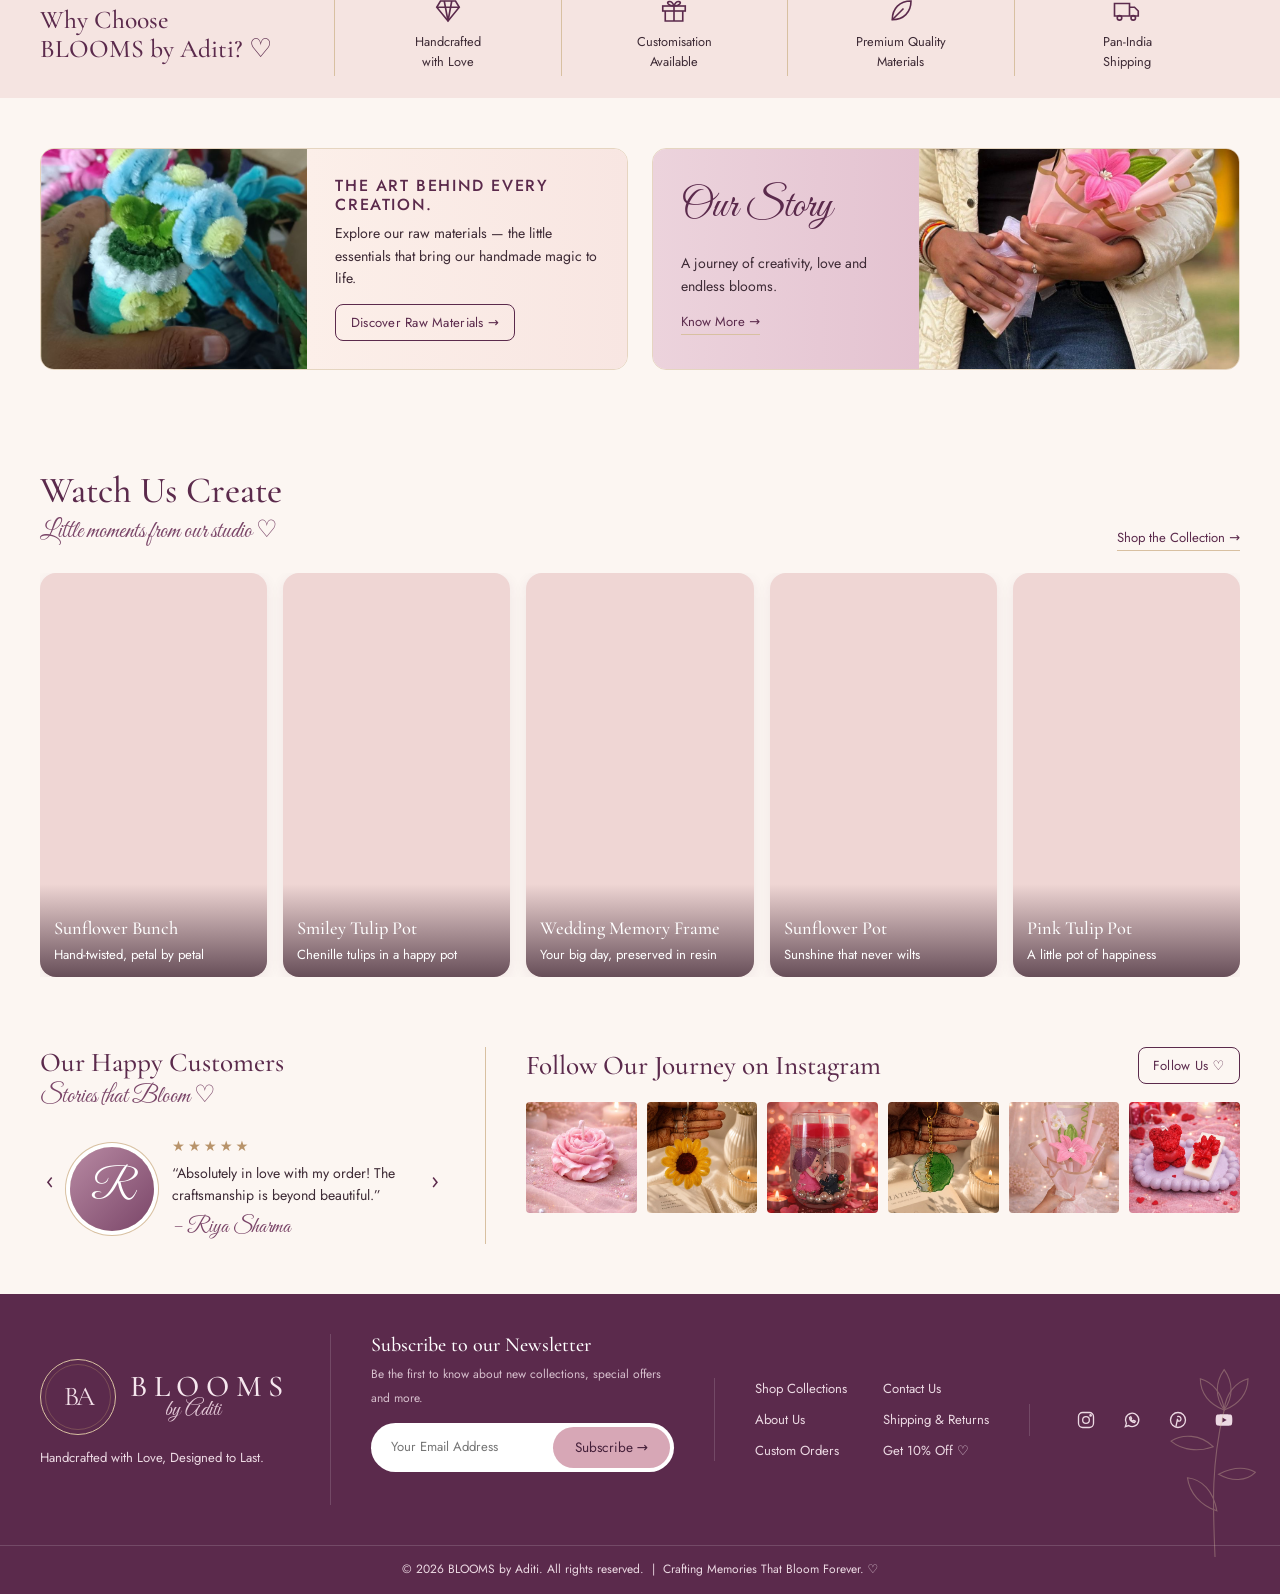
==== commit 6d5bacfa: "Use real product photos and studio videos; real product catalogue" ====
--- a/index.html
+++ b/index.html
@@ -29,7 +29,7 @@
           </div>
         </div>
         <div class="hero-visual">
-          <div class="ph" data-img="hero.jpg" role="img" aria-label="Resin art plate, bubble candle and scented candle on blush silk"></div>
+          <div class="ph" data-img="hero.jpg" role="img" aria-label="Hand-poured layered soy candles by BLOOMS by Aditi"></div>
         </div>
       </div>
     </section>
@@ -94,8 +94,22 @@
             <p style="font-size:.88rem">A journey of creativity, love and endless blooms.</p>
             <span class="arrow-link" style="align-self:flex-start">Know More →</span>
           </div>
-          <div class="ph" data-img="story.jpg"></div>
+          <div class="ph" data-img="p-pink-lily-4.jpg"></div>
         </a>
+      </div>
+    </section>
+
+    <!-- WATCH US CREATE (videos) -->
+    <section class="section-sm">
+      <div class="container">
+        <div class="reels-head">
+          <div>
+            <h2>Watch Us Create</h2>
+            <span class="script">Little moments from our studio ♡</span>
+          </div>
+          <a href="collections.html" class="arrow-link">Shop the Collection →</a>
+        </div>
+        <div class="reels" id="reels"></div>
       </div>
     </section>
 
@@ -161,7 +175,7 @@
       const slides = document.getElementById("tSlides");
       slides.innerHTML = reviews.map(([q, n, img], i) => `
         <div class="t-slide testimonial ${i === 0 ? "active" : ""}">
-          <div class="ph avatar" data-img="${img}"></div>
+          <div class="avatar avatar-initial">${n.charAt(0)}</div>
           <div><div class="stars">★★★★★</div><blockquote>“${q}”</blockquote><cite>– ${n}</cite></div>
         </div>`).join("");
       let ti = 0;
@@ -174,6 +188,26 @@
       document.getElementById("tPrev").onclick = () => show(ti - 1);
       setInterval(() => show(ti + 1), 6000);
 
+      // Video reels — only play while on screen, to save data
+      const reels = [
+        ["reel-sunflowers.mp4", "Sunflower Bunch", "Hand-twisted, petal by petal"],
+        ["reel-tulip-pot.mp4", "Smiley Tulip Pot", "Chenille tulips in a happy pot"],
+        ["reel-resin-frame.mp4", "Wedding Memory Frame", "Your big day, preserved in resin"],
+        ["reel-sunflower-pot.mp4", "Sunflower Pot", "Sunshine that never wilts"],
+        ["reel-pink-tulip-pot.mp4", "Pink Tulip Pot", "A little pot of happiness"],
+      ];
+      const reelWrap = document.getElementById("reels");
+      reelWrap.innerHTML = reels.map(([src, title, sub]) => `
+        <figure class="reel">
+          <video src="videos/${src}" muted loop playsinline preload="metadata" aria-label="${title} video"></video>
+          <figcaption><strong>${title}</strong>${sub}</figcaption>
+        </figure>`).join("");
+      const vio = new IntersectionObserver((entries) => entries.forEach((en) => {
+        const v = en.target;
+        if (en.isIntersecting) v.play().catch(() => {}); else v.pause();
+      }), { threshold: 0.4 });
+      reelWrap.querySelectorAll("video").forEach((v) => vio.observe(v));
+
       // Instagram
       document.getElementById("instaGrid").innerHTML =
         [1, 2, 3, 4, 5, 6].map((n) => `<a href="#" aria-label="Instagram post ${n}"><div class="ph" data-img="insta-${n}.jpg"></div></a>`).join("");
--- a/css/style.css
+++ b/css/style.css
@@ -274,6 +274,11 @@
 .social-band .script { font-size: 1.5rem; }
 .testimonial { display: flex; align-items: center; gap: 18px; margin-top: 18px; }
 .testimonial .avatar { width: 84px; height: 84px; border-radius: 50%; flex-shrink: 0; }
+.avatar-initial {
+  display: grid; place-items: center; font-family: var(--script); font-size: 2.6rem; color: #fff;
+  background: linear-gradient(135deg, var(--mauve), var(--plum-soft)); box-shadow: 0 0 0 4px #fff, 0 0 0 5px var(--gold-soft);
+}
+.review-card .avatar-initial { font-size: 2rem; }
 .stars { color: var(--gold); letter-spacing: 3px; font-size: .9rem; }
 .testimonial blockquote { margin: 4px 0; font-size: .88rem; }
 .testimonial cite { font-family: var(--script); font-style: normal; font-size: 1.3rem; color: var(--plum-soft); }
@@ -300,6 +305,22 @@
 .banner h3 { font-family: var(--sans); font-size: 1rem; letter-spacing: .1em; text-transform: uppercase; color: var(--plum); }
 .banner.story .copy { background: linear-gradient(90deg, #ecd3dc, #e4c3d1); }
 .banner.story h3 { font-family: var(--script); text-transform: none; letter-spacing: 0; font-size: 2.6rem; font-weight: 400; }
+
+/* ---------- Watch us create (video reels) ---------- */
+.reels-head { display: flex; justify-content: space-between; align-items: flex-end; gap: 16px; margin-bottom: 22px; }
+.reels-head h2 { font-size: clamp(1.7rem, 3vw, 2.3rem); margin: 0; }
+.reels-head .script { font-size: 1.5rem; }
+.reels { display: grid; grid-auto-flow: column; grid-auto-columns: calc((100% - 4 * 16px) / 5); gap: 16px; overflow-x: auto; scroll-snap-type: x mandatory; scrollbar-width: none; }
+.reels::-webkit-scrollbar { display: none; }
+.reel { margin: 0; position: relative; aspect-ratio: 9 / 16; border-radius: 16px; overflow: hidden; scroll-snap-align: start; background: var(--blush-2); box-shadow: var(--shadow-sm); }
+.reel video { width: 100%; height: 100%; object-fit: cover; display: block; }
+.reel figcaption {
+  position: absolute; left: 0; right: 0; bottom: 0; padding: 30px 14px 12px; color: #fff; font-size: .82rem;
+  background: linear-gradient(transparent, rgba(45,20,36,.7));
+}
+.reel figcaption strong { font-family: var(--serif); font-size: 1.15rem; font-weight: 500; display: block; }
+@media (max-width: 900px) { .reels { grid-auto-columns: 42%; } }
+@media (max-width: 600px) { .reels { grid-auto-columns: 62%; } .reels-head { flex-direction: column; align-items: flex-start; } }
 
 /* ---------- Newsletter / Footer ---------- */
 .site-footer { background: var(--plum); color: #ecd9e3; position: relative; overflow: hidden; }
@@ -356,6 +377,8 @@
 
 /* ---------- Product page ---------- */
 .product-layout { display: grid; grid-template-columns: 90px 1.2fr 1fr; gap: 24px; align-items: start; }
+[hidden] { display: none !important; }
+.product-layout.no-thumbs { grid-template-columns: 1.2fr 1fr; }
 .thumbs { display: flex; flex-direction: column; gap: 12px; }
 .thumbs button { padding: 0; border: 1.5px solid transparent; border-radius: 8px; overflow: hidden; background: none; }
 .thumbs button.active { border-color: var(--plum); }
@@ -433,6 +456,116 @@
 }
 .toast.show { opacity: 1; transform: translate(-50%, 0); }
 
+/* ---------- Newsletter popup: a greeting card that opens like a book ---------- */
+.nl-popup {
+  position: fixed; inset: 0; z-index: 150; display: grid; place-items: center; padding: 16px;
+  background: rgba(45, 20, 36, .55); backdrop-filter: blur(3px);
+  opacity: 0; visibility: hidden; transition: opacity .5s, visibility .5s;
+}
+.nl-popup.show { opacity: 1; visibility: visible; }
+.nl-book {
+  position: relative; width: min(780px, 100%); height: 500px; perspective: 2600px;
+  transform: translateX(-25%) scale(.92); transition: transform 1.4s cubic-bezier(.6,.1,.2,1);
+}
+.nl-popup.show .nl-book { transform: translateX(-25%) scale(1); }
+.nl-popup.open .nl-book { transform: none; }
+.nl-page {
+  position: absolute; top: 0; right: 0; width: 50%; height: 100%;
+  background: #fffaf7; border-radius: 0 14px 14px 0;
+  box-shadow: 0 20px 50px rgba(45,20,36,.35), inset 8px 0 18px -10px rgba(91,42,76,.25);
+  padding: 44px 40px; display: flex; flex-direction: column; justify-content: center;
+}
+.nl-page::before, .nl-back::before { /* inner gold rule like stationery */
+  content: ""; position: absolute; inset: 12px; border: 1px solid rgba(184,147,106,.45); border-radius: 8px; pointer-events: none;
+}
+.nl-cover {
+  position: absolute; top: 0; left: 50%; width: 50%; height: 100%; z-index: 2;
+  transform-origin: left center; transform-style: preserve-3d;
+  transition: transform 1.6s cubic-bezier(.6,.1,.2,1);
+}
+.nl-popup.open .nl-cover { transform: rotateY(-180deg); }
+.nl-face { position: absolute; inset: 0; backface-visibility: hidden; -webkit-backface-visibility: hidden; }
+.nl-front {
+  border-radius: 0 14px 14px 0; color: #f6e7ee; text-align: center;
+  display: flex; flex-direction: column; align-items: center; justify-content: center; gap: 14px; padding: 30px;
+  background:
+    radial-gradient(circle at 20% 15%, rgba(255,255,255,.12) 0 22%, transparent 45%),
+    linear-gradient(150deg, #6d3a5d, var(--plum) 55%, var(--plum-dark));
+  box-shadow: 0 20px 50px rgba(45,20,36,.4), inset -6px 0 14px rgba(0,0,0,.15);
+}
+.nl-front::before { content: ""; position: absolute; inset: 14px; border: 1px solid rgba(216,192,161,.55); border-radius: 8px; }
+.nl-front .script { color: #f3dbe7; font-size: 2.3rem; line-height: 1.1; }
+.nl-front small { letter-spacing: .3em; text-transform: uppercase; font-size: .68rem; color: var(--gold-soft); }
+.nl-seal {
+  width: 74px; height: 74px; border-radius: 50%; display: grid; place-items: center;
+  background: radial-gradient(circle at 35% 30%, #e9cfa9, var(--gold) 60%, #8d6c47);
+  color: var(--plum-dark); font-family: var(--serif); font-size: 1.6rem; letter-spacing: -.1em;
+  box-shadow: 0 4px 10px rgba(0,0,0,.3), inset 0 0 0 4px rgba(255,255,255,.2);
+}
+.nl-back {
+  transform: rotateY(180deg); border-radius: 14px 0 0 14px; background: #fffaf7;
+  box-shadow: 0 20px 50px rgba(45,20,36,.35), inset -8px 0 18px -10px rgba(91,42,76,.25);
+  padding: 44px 40px; display: flex; flex-direction: column; justify-content: center; text-align: center;
+}
+.nl-back h3 { font-family: var(--script); font-weight: 400; font-size: 2.6rem; color: var(--plum); margin-bottom: .3em; }
+.nl-back p { font-size: .9rem; color: var(--text); line-height: 1.75; }
+.nl-eyebrow { font-size: .66rem; letter-spacing: .28em; text-transform: uppercase; color: var(--gold); margin-bottom: 4px; }
+.nl-back .hl { color: var(--plum-soft); font-weight: 500; letter-spacing: .04em; }
+.nl-aside {
+  display: block; align-self: flex-end; margin: -6px 6px 6px 0; transform: rotate(-5deg);
+  font-family: var(--script); font-size: 1.25rem; color: var(--gold);
+}
+.nl-sign { font-family: var(--script); font-size: 1.6rem; color: var(--plum-soft); margin-top: 6px; }
+.nl-form h4 { font-family: var(--serif); font-size: 1.7rem; color: var(--plum); margin: 0 0 4px; text-align: center; }
+.nl-form > p { text-align: center; font-size: .82rem; color: var(--muted); margin-bottom: 20px; }
+.nl-form input {
+  width: 100%; border: 0; border-bottom: 1px solid var(--gold-soft); background: transparent;
+  padding: 10px 2px; font: inherit; font-size: .95rem; outline: none; margin-bottom: 14px; color: var(--text);
+}
+.nl-form input:focus { border-bottom-color: var(--plum); }
+.nl-form .btn { width: 100%; justify-content: center; margin-top: 6px; }
+.nl-ps { display: flex; gap: 12px; align-items: flex-start; margin-top: 24px; font-size: .85rem; line-height: 1.5; }
+.nl-ps .script { font-size: 2.2rem; line-height: .9; color: var(--plum); flex-shrink: 0; }
+.nl-error { color: #b0304a; font-size: .78rem; min-height: 1.1em; margin: -8px 0 6px; }
+.nl-thanks { text-align: center; animation: fade .6s; }
+.nl-thanks h4 { font-family: var(--script); font-weight: 400; font-size: 2.6rem; color: var(--plum); margin: 0; }
+.nl-code {
+  display: inline-flex; align-items: center; gap: 10px; margin: 16px 0 6px; padding: 10px 16px;
+  border: 1.5px dashed var(--gold); border-radius: 8px; font-weight: 600; letter-spacing: .15em; color: var(--plum);
+}
+.nl-code button { border: 0; background: var(--plum); color: #fff; font-size: .7rem; letter-spacing: .05em; padding: 5px 10px; border-radius: 6px; }
+.nl-close {
+  position: absolute; top: 14px; right: 16px; z-index: 5; background: none; border: 0;
+  font-size: .8rem; letter-spacing: .12em; text-transform: uppercase; color: var(--muted);
+}
+.nl-close:hover { color: var(--plum); }
+.nl-popup:not(.open) .nl-close { color: #f3dbe7; }
+.nl-later { display: block; margin: 12px auto 0; background: none; border: 0; font-size: .75rem; color: var(--muted); text-decoration: underline; }
+
+/* Phones: the card opens upwards (top-fold) instead of sideways */
+@media (max-width: 700px) {
+  .nl-book { width: min(400px, 100%); height: min(660px, 92vh); }
+  .nl-book, .nl-popup.show .nl-book { transform: translateY(-25%); }
+  .nl-popup.open .nl-book { transform: none; }
+  .nl-page { top: 50%; width: 100%; height: 50%; border-radius: 0 0 14px 14px; padding: 22px 26px; }
+  .nl-cover { top: 50%; left: 0; width: 100%; height: 50%; transform-origin: center top; }
+  .nl-popup.open .nl-cover { transform: rotateX(180deg); }
+  .nl-front { border-radius: 0 0 14px 14px; }
+  .nl-back { transform: rotateX(180deg); border-radius: 14px 14px 0 0; padding: 22px 26px; }
+  .nl-back { padding-top: 40px; }
+  .nl-eyebrow { font-size: .58rem; letter-spacing: .2em; }
+  .nl-back h3 { font-size: 2rem; margin: 0; }
+  .nl-back p { font-size: .8rem; line-height: 1.6; margin-bottom: .4em; }
+  .nl-back .nl-extra { display: none; }
+  .nl-sign { font-size: 1.3rem; margin: 0; }
+  .nl-form h4 { font-size: 1.35rem; }
+  .nl-form > p { margin-bottom: 8px; }
+  .nl-form input { padding: 7px 2px; margin-bottom: 8px; font-size: .9rem; }
+  .nl-ps { margin-top: 10px; font-size: .75rem; }
+  .nl-ps .script { font-size: 1.7rem; }
+  .nl-later { margin-top: 6px; }
+}
+
 /* Reveal on scroll */
 .reveal { opacity: 0; transform: translateY(24px); transition: opacity .7s ease, transform .7s ease; }
 .reveal.in { opacity: 1; transform: none; }
@@ -490,7 +623,7 @@
 
   .collections-page-grid { grid-template-columns: repeat(2, 1fr); }
   .shop-grid { grid-template-columns: repeat(2, 1fr); }
-  .product-layout { grid-template-columns: 1fr; }
+  .product-layout, .product-layout.no-thumbs { grid-template-columns: 1fr; }
   .thumbs { flex-direction: row; order: 2; }
   .thumbs button { width: 70px; }
   .story-grid, .contact-layout { grid-template-columns: 1fr; gap: 30px; }
@@ -528,6 +661,7 @@
 }
 
 @media (prefers-reduced-motion: reduce) {
+  .nl-popup.open .nl-book, .nl-book { transform: none !important; }
   *, *::before, *::after { animation: none !important; transition: none !important; }
   .reveal { opacity: 1; transform: none; }
 }
